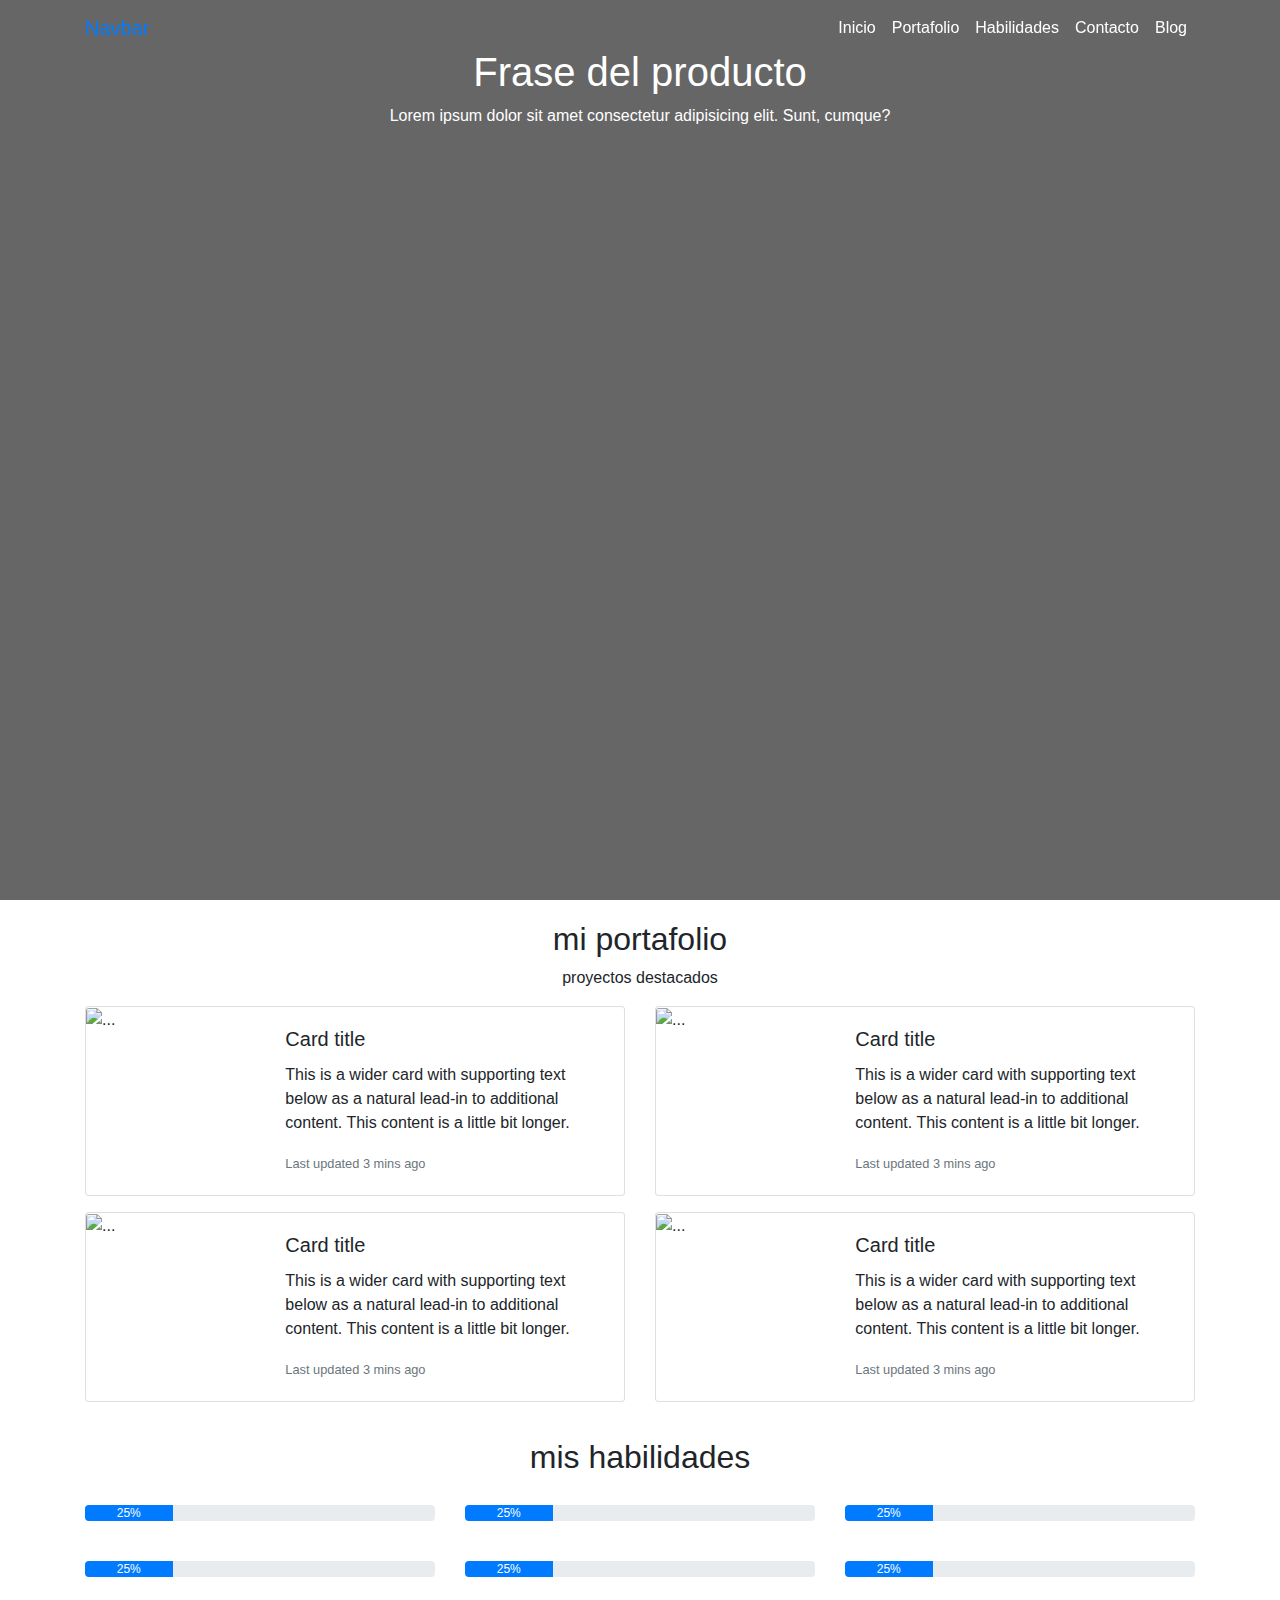
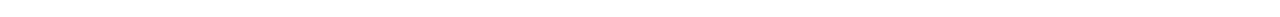
==== index.html @ bd8c315c "puliendo la plantilla" ====
<!DOCTYPE html>
<html lang="en">
<head>
  <meta charset="UTF-8">
  <meta name="viewport" content="width=device-width, initial-scale=1.0">
  <meta http-equiv="X-UA-Compatible" content="ie=edge">
  <link rel="stylesheet" href="https://stackpath.bootstrapcdn.com/bootstrap/4.3.1/css/bootstrap.min.css" integrity="sha384-ggOyR0iXCbMQv3Xipma34MD+dH/1fQ784/j6cY/iJTQUOhcWr7x9JvoRxT2MZw1T" crossorigin="anonymous">
  <link rel="stylesheet" href="css/style.css">
  <title>Document</title>
</head>
<body>
  <header class="headerMain">
    <nav class="navbar navbar-expand-lg fixed-top">
      <div class="container">
        <a class="navbar-brand" href="#">Navbar</a>
        <button class="navbar-toggler" type="button" data-toggle="collapse" data-target="#navbarNav" aria-controls="navbarNav" aria-expanded="false" aria-label="Toggle navigation">
          <span class="navbar-toggler-icon"></span>
        </button>
        <div class="collapse navbar-collapse" id="navbarNav">
          <ul class="navbar-nav ml-auto">
            <li class="nav-item active">
              <a class="nav-link" href="#">Inicio <span class="sr-only">(current)</span></a>
            </li>
            <li class="nav-item">
              <a class="nav-link" href="#">Portafolio</a>
            </li>
            <li class="nav-item">
              <a class="nav-link" href="#">Habilidades</a>
            </li>
            <li class="nav-item">
              <a class="nav-link" href="#">Contacto</a>
            </li>
            <li class="nav-item">
                <a class="nav-link" href="#">Blog</a>
              </li>
          </ul>
        </div>
      </div>
    </nav>
    <div class="background-overlay text-white py-5">
      <div class="container">
        <div class="row">
          <div class="col-md-12 text-center">
            <h1>Frase del producto</h1>
            <p>Lorem ipsum dolor sit amet consectetur adipisicing elit. Sunt, cumque?</p>
          </div>
        </div>
      </div>
    </div>
  </header>
  <section class="portafolio">
    <div class="container">
      <div class="row">
        <div class="col-md-12 centrado">
          <h2>mi portafolio</h2>
          <p>proyectos destacados</p>
        </div>
      </div>
      <div class="row">
        <div class="col-md-6">
          <div class="card mb-3" style="max-width: 540px;">
            <div class="row no-gutters">
              <div class="col-md-4">
                <img src="..." class="card-img" alt="...">
              </div>
              <div class="col-md-8">
                <div class="card-body">
                  <h5 class="card-title">Card title</h5>
                  <p class="card-text">This is a wider card with supporting text below as a natural lead-in to additional content. This content is a little bit longer.</p>
                  <p class="card-text"><small class="text-muted">Last updated 3 mins ago</small></p>
                </div>
              </div>
            </div>
          </div>
        </div>
        <div class="col-md-6">
          <div class="card mb-3" style="max-width: 540px;">
            <div class="row no-gutters">
              <div class="col-md-4">
                <img src="..." class="card-img" alt="...">
              </div>
              <div class="col-md-8">
                <div class="card-body">
                  <h5 class="card-title">Card title</h5>
                  <p class="card-text">This is a wider card with supporting text below as a natural lead-in to additional content. This content is a little bit longer.</p>
                  <p class="card-text"><small class="text-muted">Last updated 3 mins ago</small></p>
                </div>
              </div>
            </div>
          </div>
        </div>
        <div class="col-md-6">
          <div class="card mb-3" style="max-width: 540px;">
            <div class="row no-gutters">
              <div class="col-md-4">
                <img src="..." class="card-img" alt="...">
              </div>
              <div class="col-md-8">
                <div class="card-body">
                  <h5 class="card-title">Card title</h5>
                  <p class="card-text">This is a wider card with supporting text below as a natural lead-in to additional content. This content is a little bit longer.</p>
                  <p class="card-text"><small class="text-muted">Last updated 3 mins ago</small></p>
                </div>
              </div>
            </div>
          </div>
        </div>
        <div class="col-md-6">
          <div class="card mb-3" style="max-width: 540px;">
            <div class="row no-gutters">
              <div class="col-md-4">
                <img src="..." class="card-img" alt="...">
              </div>
              <div class="col-md-8">
                <div class="card-body">
                  <h5 class="card-title">Card title</h5>
                  <p class="card-text">This is a wider card with supporting text below as a natural lead-in to additional content. This content is a little bit longer.</p>
                  <p class="card-text"><small class="text-muted">Last updated 3 mins ago</small></p>
                </div>
              </div>
            </div>
          </div>
        </div>
      </div>
    </div>
  </section>
  <section class="habilidades">
    <div class="container">
      <div class="row">
        <div class="col-md-12 centrado">
          <h2>mis habilidades</h2>
        </div>
      </div>
      <div class="row">
        <div class="col-md-4 espacio">
          <div class="progress">
            <div class="progress-bar" role="progressbar" style="width: 25%;" aria-valuenow="25" aria-valuemin="0" aria-valuemax="100">25%</div>
            </div>
        </div>
        <div class="col-md-4 espacio">
          <div class="progress">
            <div class="progress-bar" role="progressbar" style="width: 25%;" aria-valuenow="25" aria-valuemin="0" aria-valuemax="100">25%</div>
          </div>
        </div>
        <div class="col-md-4 espacio">
          <div class="progress">
            <div class="progress-bar" role="progressbar" style="width: 25%;" aria-valuenow="25" aria-valuemin="0" aria-valuemax="100">25%</div>
          </div>
        </div>
        <div class="col-md-4 espacio">
          <div class="progress">
            <div class="progress-bar" role="progressbar" style="width: 25%;" aria-valuenow="25" aria-valuemin="0" aria-valuemax="100">25%</div>
          </div>
        </div>
        <div class="col-md-4 espacio">
          <div class="progress">
            <div class="progress-bar" role="progressbar" style="width: 25%;" aria-valuenow="25" aria-valuemin="0" aria-valuemax="100">25%</div>
        </div>
        </div>
        <div class="col-md-4 espacio">
          <div class="progress">
            <div class="progress-bar" role="progressbar" style="width: 25%;" aria-valuenow="25" aria-valuemin="0" aria-valuemax="100">25%</div>
          </div>
        </div>
      </div>
    </div>
  </section>
</body>
</html>
---- css/style.css ----
*{
  margin: 0;
  padding: 0;
  box-sizing: border-box;
}
.navbar .nav-item .nav-link{
  color: #fff;
}
.headerMain{
  background-image: url('https://i.pinimg.com/originals/00/91/07/0091079373ec5fb49647e1a64f2feb49.jpg');
  background-size: cover;
  background-repeat: no-repeat;
  height: 100vh;
  background-position: center center;
}
.headerMain::before{
  content: '';
  position: absolute;
  background-color: #000;
  top: 0;
  bottom: 0;
  left: 0;
  right: 0;
  opacity: 0.6;
}
.portafolio{
  margin: 20px 0;
}
.habilidades{
  margin: 20px 0;
}
.espacio{
  margin: 20px 0 20px 0;
}
.centrado{
  text-align: center;
}
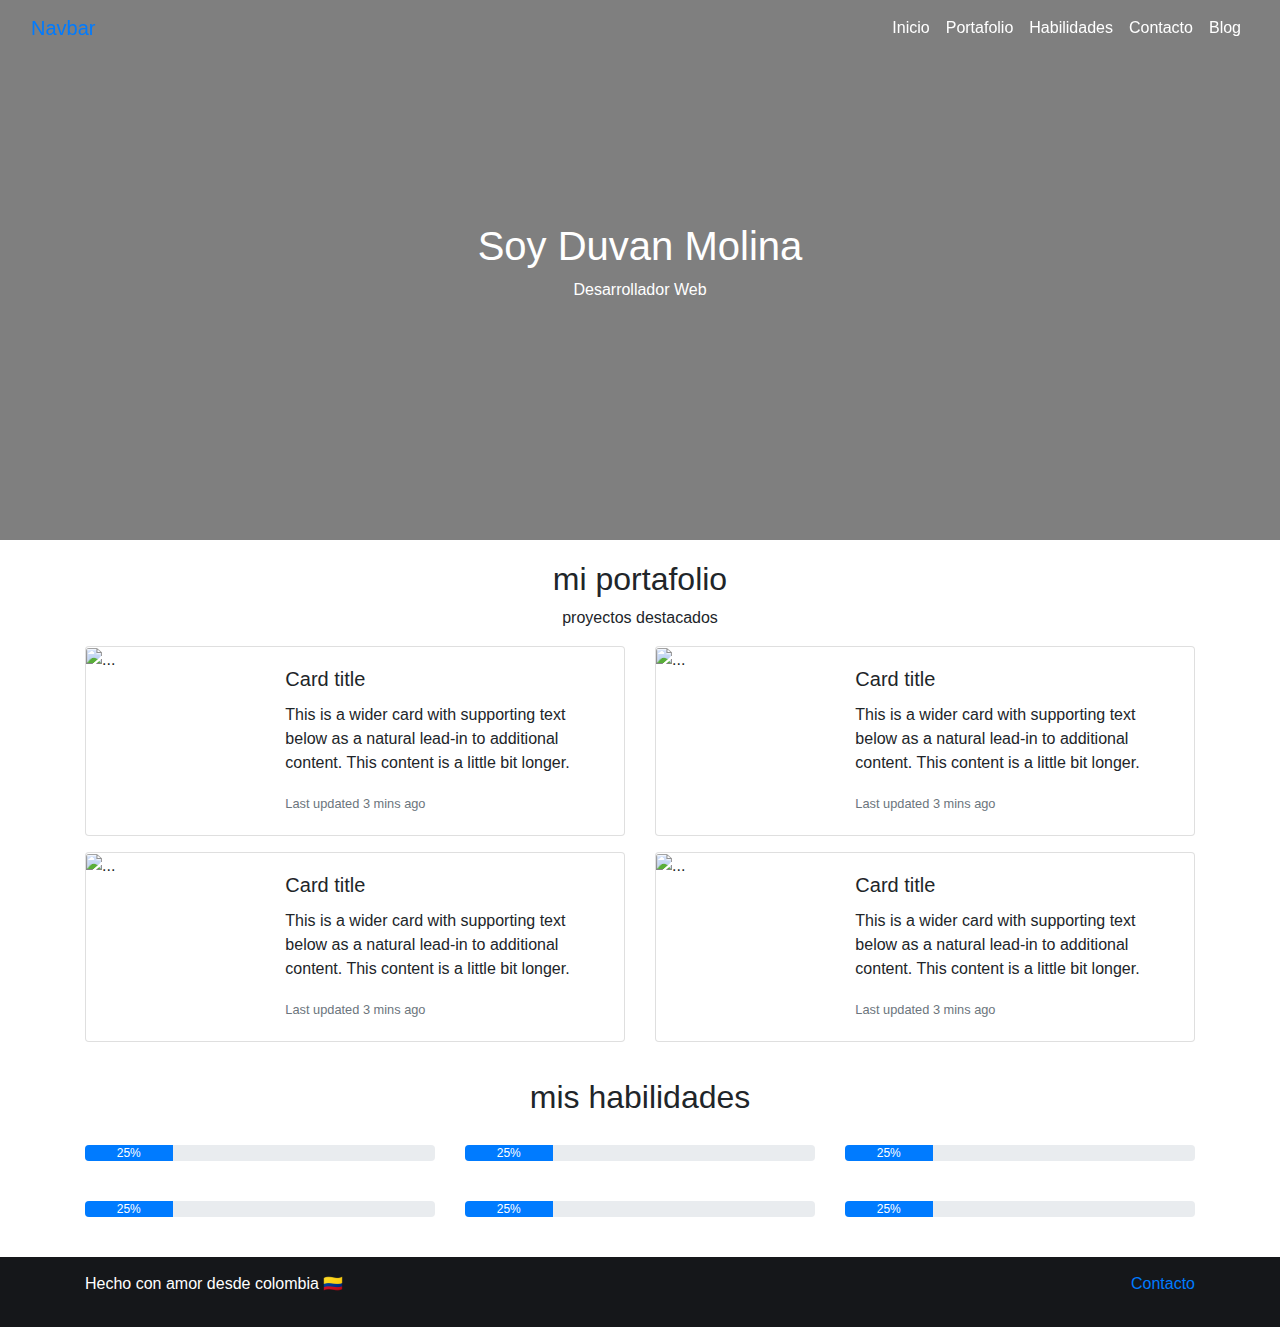
==== commit 433aeb7a: "agregando footer" ====
--- a/index.html
+++ b/index.html
@@ -11,7 +11,7 @@
 <body>
   <header class="headerMain">
     <nav class="navbar navbar-expand-lg fixed-top">
-      <div class="container">
+      <div class="container-fluid">
         <a class="navbar-brand" href="#">Navbar</a>
         <button class="navbar-toggler" type="button" data-toggle="collapse" data-target="#navbarNav" aria-controls="navbarNav" aria-expanded="false" aria-label="Toggle navigation">
           <span class="navbar-toggler-icon"></span>
@@ -37,12 +37,12 @@
         </div>
       </div>
     </nav>
-    <div class="background-overlay text-white py-5">
+    <div class="header">
       <div class="container">
         <div class="row">
-          <div class="col-md-12 text-center">
-            <h1>Frase del producto</h1>
-            <p>Lorem ipsum dolor sit amet consectetur adipisicing elit. Sunt, cumque?</p>
+          <div class="col-md-12 text-center centrar">
+            <h1>soy duvan molina</h1>
+            <p>desarrollador web</p>
           </div>
         </div>
       </div>
@@ -165,5 +165,12 @@
       </div>
     </div>
   </section>
+  <footer class="footer">
+    <div class="container">
+      <p>Hecho con amor desde colombia 🇨🇴</p>
+      <p><a href="#">Contacto</a></p>
+    </div>
+  </footer>
+  <script src="js/main.js"></script>
 </body>
 </html>--- a/css/style.css
+++ b/css/style.css
@@ -3,14 +3,19 @@
   padding: 0;
   box-sizing: border-box;
 }
+/* .navbar{
+  background-color: #15171a;
+  height: 70px;
+} */
 .navbar .nav-item .nav-link{
   color: #fff;
 }
 .headerMain{
-  background-image: url('https://i.pinimg.com/originals/00/91/07/0091079373ec5fb49647e1a64f2feb49.jpg');
+  background-image: url('https://cdn.pixabay.com/photo/2017/03/29/15/18/tianjin-2185510_960_720.jpg');
+  background-attachment: fixed;
   background-size: cover;
   background-repeat: no-repeat;
-  height: 100vh;
+  height: 60vh;
   background-position: center center;
 }
 .headerMain::before{
@@ -19,9 +24,10 @@
   background-color: #000;
   top: 0;
   bottom: 0;
+  height: 60vh;
   left: 0;
   right: 0;
-  opacity: 0.6;
+  opacity: 0.5;
 }
 .portafolio{
   margin: 20px 0;
@@ -32,6 +38,28 @@
 .espacio{
   margin: 20px 0 20px 0;
 }
+.header{
+  color: #fff;
+  text-transform: capitalize;
+}
 .centrado{
   text-align: center;
+}
+.centrar{
+  height: 60vh;
+  display: flex;
+  flex-direction: column;
+  justify-content: center;
+}
+.footer{
+  color: #fff;
+  display: flex;
+  margin-top: auto;
+  background: #15171a;
+}
+.footer .container{
+  display: flex;
+  height: 70px;
+  align-items: center;
+  justify-content: space-between;
 }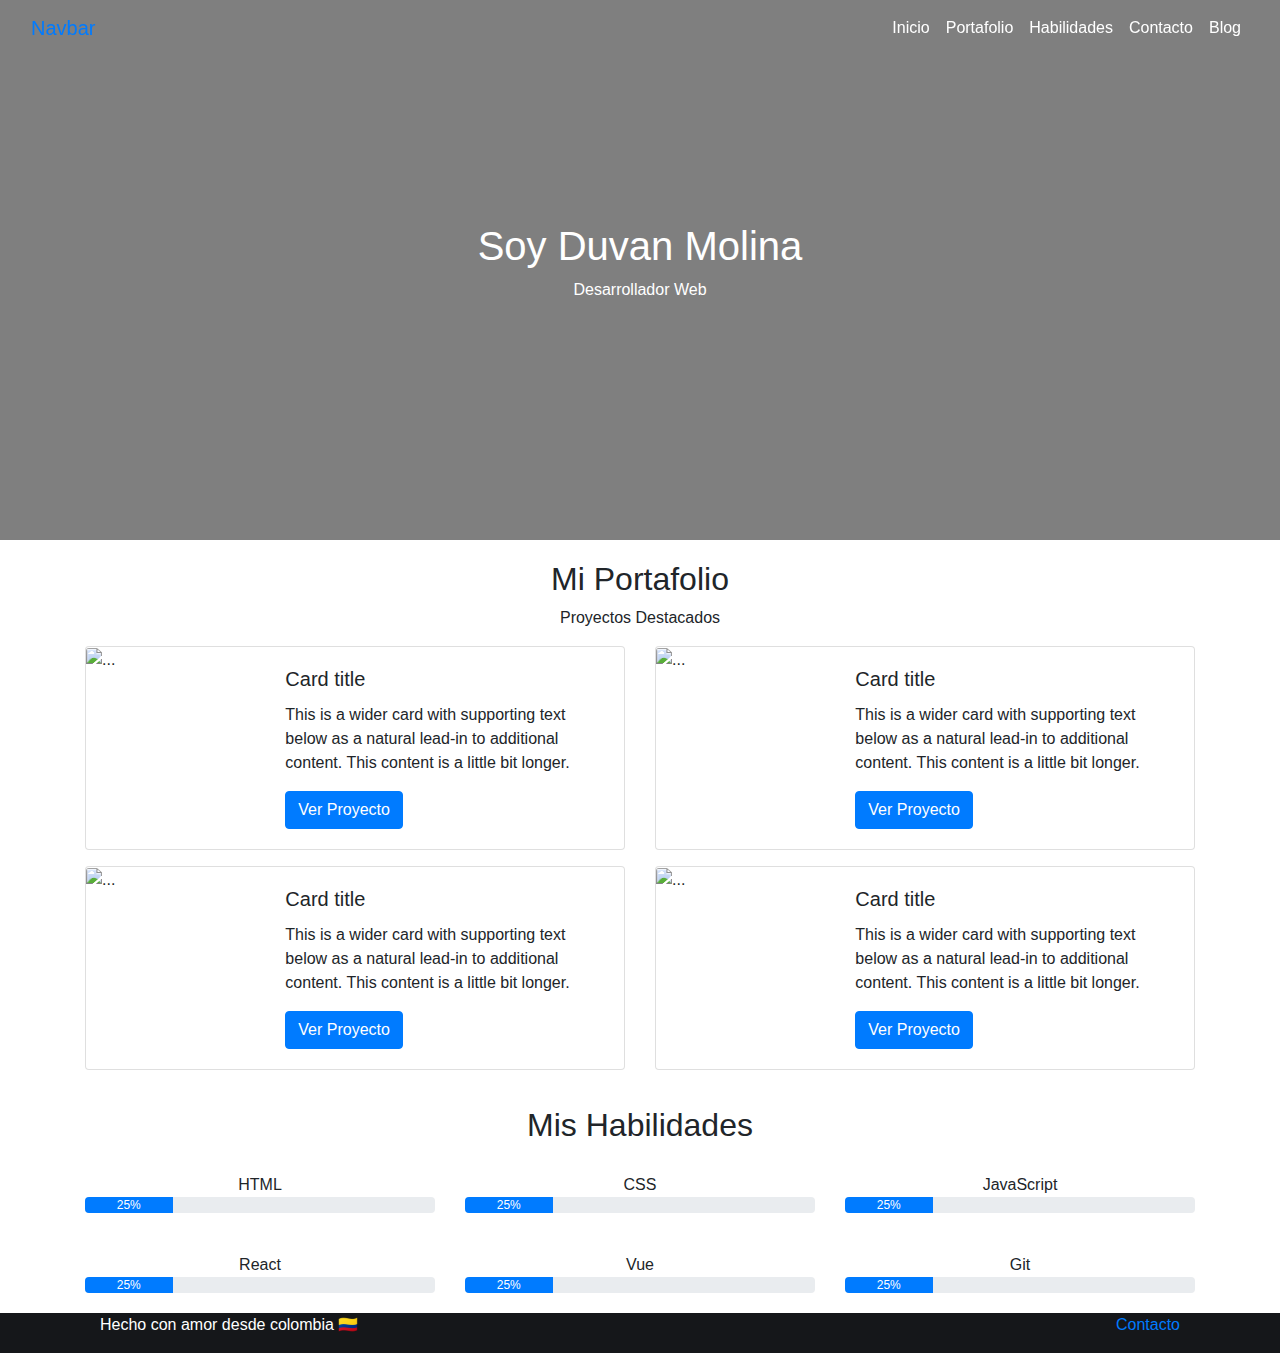
==== commit 79ddb5bf: "agregando botones" ====
--- a/index.html
+++ b/index.html
@@ -31,7 +31,7 @@
               <a class="nav-link" href="#">Contacto</a>
             </li>
             <li class="nav-item">
-                <a class="nav-link" href="#">Blog</a>
+                <a class="nav-link" href="blog.html">Blog</a>
               </li>
           </ul>
         </div>
@@ -67,7 +67,7 @@
                 <div class="card-body">
                   <h5 class="card-title">Card title</h5>
                   <p class="card-text">This is a wider card with supporting text below as a natural lead-in to additional content. This content is a little bit longer.</p>
-                  <p class="card-text"><small class="text-muted">Last updated 3 mins ago</small></p>
+                  <button type="button" class="btn btn-primary">Ver Proyecto</button>
                 </div>
               </div>
             </div>
@@ -83,7 +83,7 @@
                 <div class="card-body">
                   <h5 class="card-title">Card title</h5>
                   <p class="card-text">This is a wider card with supporting text below as a natural lead-in to additional content. This content is a little bit longer.</p>
-                  <p class="card-text"><small class="text-muted">Last updated 3 mins ago</small></p>
+                  <button type="button" class="btn btn-primary">Ver Proyecto</button>
                 </div>
               </div>
             </div>
@@ -99,7 +99,7 @@
                 <div class="card-body">
                   <h5 class="card-title">Card title</h5>
                   <p class="card-text">This is a wider card with supporting text below as a natural lead-in to additional content. This content is a little bit longer.</p>
-                  <p class="card-text"><small class="text-muted">Last updated 3 mins ago</small></p>
+                  <button type="button" class="btn btn-primary">Ver Proyecto</button>
                 </div>
               </div>
             </div>
@@ -115,7 +115,7 @@
                 <div class="card-body">
                   <h5 class="card-title">Card title</h5>
                   <p class="card-text">This is a wider card with supporting text below as a natural lead-in to additional content. This content is a little bit longer.</p>
-                  <p class="card-text"><small class="text-muted">Last updated 3 mins ago</small></p>
+                  <button type="button" class="btn btn-primary">Ver Proyecto</button>
                 </div>
               </div>
             </div>
@@ -133,31 +133,37 @@
       </div>
       <div class="row">
         <div class="col-md-4 espacio">
+          <span class="habilidades-span">HTML</span>
           <div class="progress">
             <div class="progress-bar" role="progressbar" style="width: 25%;" aria-valuenow="25" aria-valuemin="0" aria-valuemax="100">25%</div>
             </div>
         </div>
         <div class="col-md-4 espacio">
+          <span class="habilidades-span">CSS</span>
           <div class="progress">
             <div class="progress-bar" role="progressbar" style="width: 25%;" aria-valuenow="25" aria-valuemin="0" aria-valuemax="100">25%</div>
           </div>
         </div>
         <div class="col-md-4 espacio">
+          <span class="habilidades-span">JavaScript</span>
           <div class="progress">
             <div class="progress-bar" role="progressbar" style="width: 25%;" aria-valuenow="25" aria-valuemin="0" aria-valuemax="100">25%</div>
           </div>
         </div>
         <div class="col-md-4 espacio">
+          <span class="habilidades-span">React</span>
           <div class="progress">
             <div class="progress-bar" role="progressbar" style="width: 25%;" aria-valuenow="25" aria-valuemin="0" aria-valuemax="100">25%</div>
           </div>
         </div>
         <div class="col-md-4 espacio">
+          <span class="habilidades-span">Vue</span>
           <div class="progress">
             <div class="progress-bar" role="progressbar" style="width: 25%;" aria-valuenow="25" aria-valuemin="0" aria-valuemax="100">25%</div>
         </div>
         </div>
         <div class="col-md-4 espacio">
+          <span class="habilidades-span">Git</span>
           <div class="progress">
             <div class="progress-bar" role="progressbar" style="width: 25%;" aria-valuenow="25" aria-valuemin="0" aria-valuemax="100">25%</div>
           </div>
@@ -167,8 +173,10 @@
   </section>
   <footer class="footer">
     <div class="container">
-      <p>Hecho con amor desde colombia 🇨🇴</p>
-      <p><a href="#">Contacto</a></p>
+      <div class="col-md-12 ordenado">
+        <p>Hecho con amor desde colombia 🇨🇴</p>
+        <p class="footer-contacto"><a href="#">Contacto</a></p>
+      </div>
     </div>
   </footer>
   <script src="js/main.js"></script>
--- a/css/style.css
+++ b/css/style.css
@@ -32,11 +32,9 @@
 .portafolio{
   margin: 20px 0;
 }
-.habilidades{
-  margin: 20px 0;
-}
 .espacio{
   margin: 20px 0 20px 0;
+  text-align: center;
 }
 .header{
   color: #fff;
@@ -44,6 +42,7 @@
 }
 .centrado{
   text-align: center;
+  text-transform: capitalize;
 }
 .centrar{
   height: 60vh;
@@ -57,9 +56,8 @@
   margin-top: auto;
   background: #15171a;
 }
-.footer .container{
+.ordenado{
   display: flex;
-  height: 70px;
+  justify-content: space-between;
   align-items: center;
-  justify-content: space-between;
 }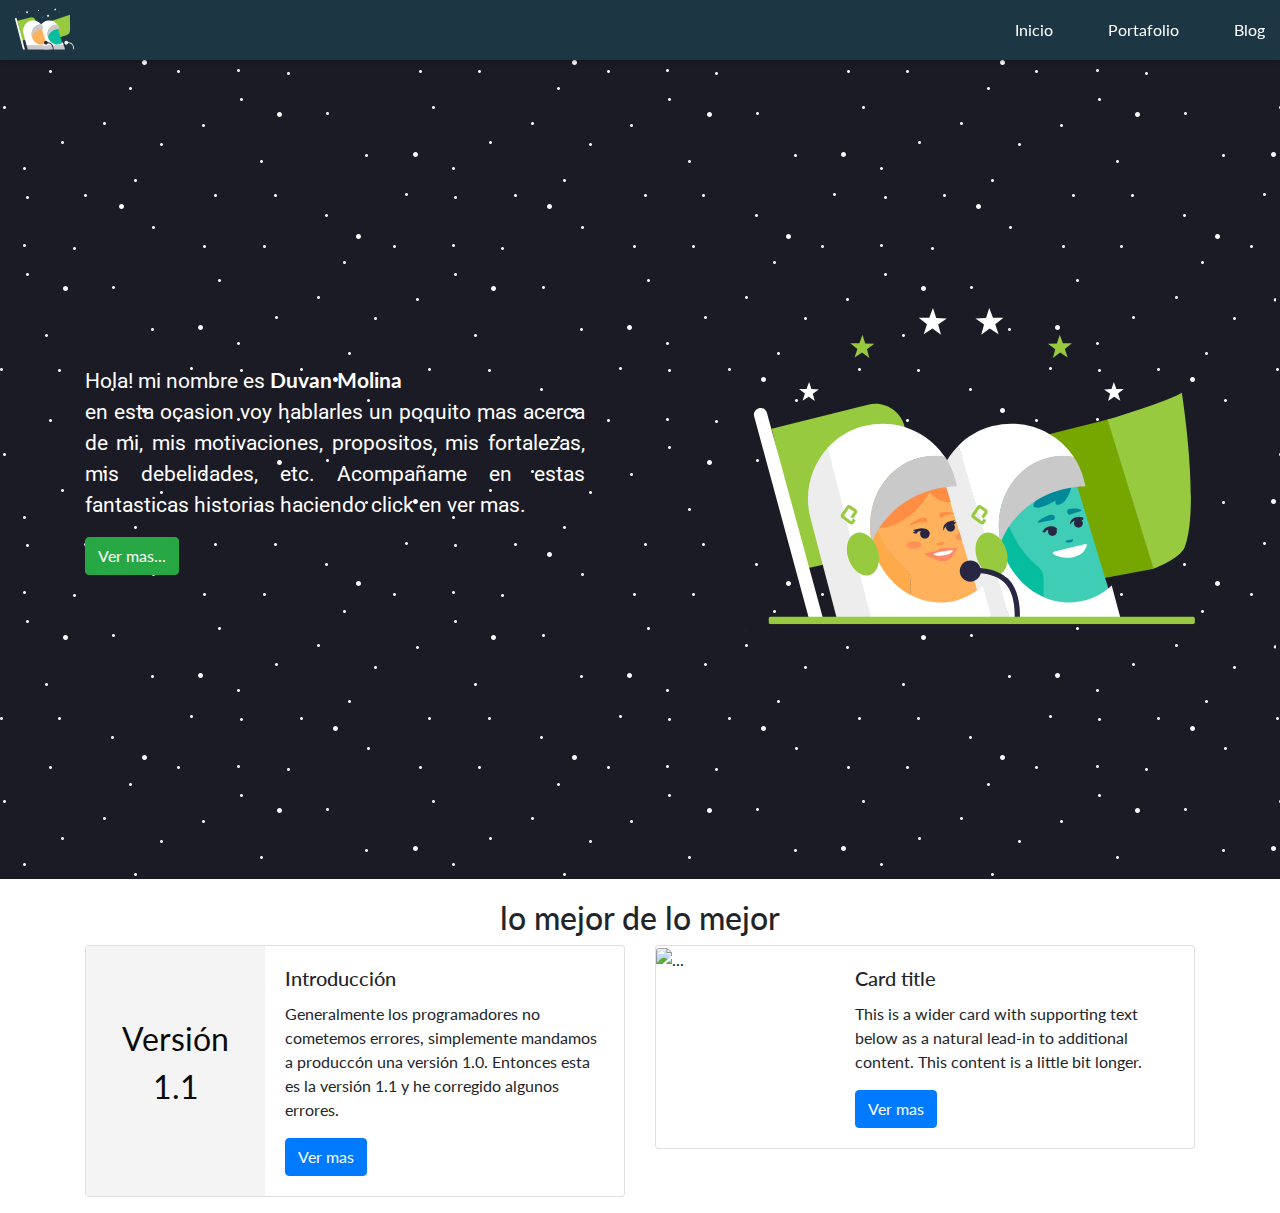
==== commit 72ea4690: "remodificando" ====
--- a/index.html
+++ b/index.html
@@ -2,120 +2,68 @@
 <html lang="en">
 <head>
   <meta charset="UTF-8">
+  <link href="https://fonts.googleapis.com/css?family=Lato|Roboto&display=swap" rel="stylesheet">
   <meta name="viewport" content="width=device-width, initial-scale=1.0">
   <meta http-equiv="X-UA-Compatible" content="ie=edge">
-  <link rel="stylesheet" href="https://stackpath.bootstrapcdn.com/bootstrap/4.3.1/css/bootstrap.min.css" integrity="sha384-ggOyR0iXCbMQv3Xipma34MD+dH/1fQ784/j6cY/iJTQUOhcWr7x9JvoRxT2MZw1T" crossorigin="anonymous">
+  <link rel="stylesheet" href="https://stackpath.bootstrapcdn.com/bootstrap/4.4.1/css/bootstrap.min.css" integrity="sha384-Vkoo8x4CGsO3+Hhxv8T/Q5PaXtkKtu6ug5TOeNV6gBiFeWPGFN9MuhOf23Q9Ifjh" crossorigin="anonymous">
   <link rel="stylesheet" href="css/style.css">
-  <title>Document</title>
+  <title>Home</title>
 </head>
 <body>
-  <header class="headerMain">
-    <nav class="navbar navbar-expand-lg fixed-top">
-      <div class="container-fluid">
-        <a class="navbar-brand" href="#">Navbar</a>
-        <button class="navbar-toggler" type="button" data-toggle="collapse" data-target="#navbarNav" aria-controls="navbarNav" aria-expanded="false" aria-label="Toggle navigation">
-          <span class="navbar-toggler-icon"></span>
-        </button>
-        <div class="collapse navbar-collapse" id="navbarNav">
-          <ul class="navbar-nav ml-auto">
-            <li class="nav-item active">
-              <a class="nav-link" href="#">Inicio <span class="sr-only">(current)</span></a>
-            </li>
-            <li class="nav-item">
-              <a class="nav-link" href="#">Portafolio</a>
-            </li>
-            <li class="nav-item">
-              <a class="nav-link" href="#">Habilidades</a>
-            </li>
-            <li class="nav-item">
-              <a class="nav-link" href="#">Contacto</a>
-            </li>
-            <li class="nav-item">
-                <a class="nav-link" href="blog.html">Blog</a>
-              </li>
-          </ul>
-        </div>
+  <header class="Header">
+    <div class="container-fluid contenedor">
+      <nav class="Header-nav">
+        <a href="/"><img src="images/logo.svg" alt="logo"></a>
+        <ul>
+          <li><a href="#">Inicio</a></li>
+          <li><a href="#">Portafolio</a></li>
+          <li><a href="#">Blog</a></li>
+        </ul>
+      </nav>
+    </div>
+  </header>
+  <section class="Hero">
+    <div class="Hero-contenedor container">
+      <div class="Hero-info">
+        <p>Hola! mi nombre es <span>duvan molina</span> <br>en esta ocasion voy hablarles un poquito mas acerca de mi, mis motivaciones, propositos, mis fortalezas, mis debelidades, etc. Acompañame en estas fantasticas historias haciendo click en ver mas.</p>
+        <a class=" btn btn-success"href="/">Ver mas...</a>
       </div>
-    </nav>
-    <div class="header">
-      <div class="container">
-        <div class="row">
-          <div class="col-md-12 text-center centrar">
-            <h1>soy duvan molina</h1>
-            <p>desarrollador web</p>
+      <div class="Hero-img">
+        <img src="/images/astronautas.svg" alt="logo">
+      </div>
+    </div>
+  </section>
+  <section class="tarjetas">
+    <div class="container">
+      <h2>lo mejor de lo mejor</h2>
+      <div class="tarjetas-items row">
+        <div class="tarjetas-item col-md-6">
+          <div class="card mb-3" style="max-width: 540px;">
+            <div class="row no-gutters">
+              <div class="col-md-4 version">
+                <p>Versión <br>1.1</p>
+              </div>
+              <div class="col-md-8">
+                <div class="card-body">
+                  <h5 class="card-title">Introducción</h5>
+                  <p class="card-text">Generalmente los programadores no cometemos errores, simplemente mandamos a produccón una versión 1.0. Entonces esta es la versión 1.1 y he corregido algunos errores.</p>
+                  <button class="btn btn-primary">Ver mas</button>
+                </div>
+              </div>
+            </div>
           </div>
         </div>
-      </div>
-    </div>
-  </header>
-  <section class="portafolio">
-    <div class="container">
-      <div class="row">
-        <div class="col-md-12 centrado">
-          <h2>mi portafolio</h2>
-          <p>proyectos destacados</p>
-        </div>
-      </div>
-      <div class="row">
-        <div class="col-md-6">
+        <div class="tarjetas-item col-md-6">
           <div class="card mb-3" style="max-width: 540px;">
             <div class="row no-gutters">
-              <div class="col-md-4">
-                <img src="..." class="card-img" alt="...">
+              <div class="col-md-4 ">
+                <img src="https://scontent.fclo1-2.fna.fbcdn.net/v/t1.0-9/s960x960/61430883_2334242283334064_8593945442914402304_o.jpg?_nc_cat=100&_nc_ohc=OsBnq7lAd4kAQl7GdFa7ykYdEAA_HRBj5bxDx2H6zBMaE7pmWds8W0p3w&_nc_ht=scontent.fclo1-2.fna&oh=a3411247fc8f618ac680146fc9648625&oe=5E870749" class="version-img card-img" alt="...">
               </div>
               <div class="col-md-8">
                 <div class="card-body">
                   <h5 class="card-title">Card title</h5>
                   <p class="card-text">This is a wider card with supporting text below as a natural lead-in to additional content. This content is a little bit longer.</p>
-                  <button type="button" class="btn btn-primary">Ver Proyecto</button>
-                </div>
-              </div>
-            </div>
-          </div>
-        </div>
-        <div class="col-md-6">
-          <div class="card mb-3" style="max-width: 540px;">
-            <div class="row no-gutters">
-              <div class="col-md-4">
-                <img src="..." class="card-img" alt="...">
-              </div>
-              <div class="col-md-8">
-                <div class="card-body">
-                  <h5 class="card-title">Card title</h5>
-                  <p class="card-text">This is a wider card with supporting text below as a natural lead-in to additional content. This content is a little bit longer.</p>
-                  <button type="button" class="btn btn-primary">Ver Proyecto</button>
-                </div>
-              </div>
-            </div>
-          </div>
-        </div>
-        <div class="col-md-6">
-          <div class="card mb-3" style="max-width: 540px;">
-            <div class="row no-gutters">
-              <div class="col-md-4">
-                <img src="..." class="card-img" alt="...">
-              </div>
-              <div class="col-md-8">
-                <div class="card-body">
-                  <h5 class="card-title">Card title</h5>
-                  <p class="card-text">This is a wider card with supporting text below as a natural lead-in to additional content. This content is a little bit longer.</p>
-                  <button type="button" class="btn btn-primary">Ver Proyecto</button>
-                </div>
-              </div>
-            </div>
-          </div>
-        </div>
-        <div class="col-md-6">
-          <div class="card mb-3" style="max-width: 540px;">
-            <div class="row no-gutters">
-              <div class="col-md-4">
-                <img src="..." class="card-img" alt="...">
-              </div>
-              <div class="col-md-8">
-                <div class="card-body">
-                  <h5 class="card-title">Card title</h5>
-                  <p class="card-text">This is a wider card with supporting text below as a natural lead-in to additional content. This content is a little bit longer.</p>
-                  <button type="button" class="btn btn-primary">Ver Proyecto</button>
+                  <button class="btn btn-primary">Ver mas</button>
                 </div>
               </div>
             </div>
@@ -124,61 +72,5 @@
       </div>
     </div>
   </section>
-  <section class="habilidades">
-    <div class="container">
-      <div class="row">
-        <div class="col-md-12 centrado">
-          <h2>mis habilidades</h2>
-        </div>
-      </div>
-      <div class="row">
-        <div class="col-md-4 espacio">
-          <span class="habilidades-span">HTML</span>
-          <div class="progress">
-            <div class="progress-bar" role="progressbar" style="width: 25%;" aria-valuenow="25" aria-valuemin="0" aria-valuemax="100">25%</div>
-            </div>
-        </div>
-        <div class="col-md-4 espacio">
-          <span class="habilidades-span">CSS</span>
-          <div class="progress">
-            <div class="progress-bar" role="progressbar" style="width: 25%;" aria-valuenow="25" aria-valuemin="0" aria-valuemax="100">25%</div>
-          </div>
-        </div>
-        <div class="col-md-4 espacio">
-          <span class="habilidades-span">JavaScript</span>
-          <div class="progress">
-            <div class="progress-bar" role="progressbar" style="width: 25%;" aria-valuenow="25" aria-valuemin="0" aria-valuemax="100">25%</div>
-          </div>
-        </div>
-        <div class="col-md-4 espacio">
-          <span class="habilidades-span">React</span>
-          <div class="progress">
-            <div class="progress-bar" role="progressbar" style="width: 25%;" aria-valuenow="25" aria-valuemin="0" aria-valuemax="100">25%</div>
-          </div>
-        </div>
-        <div class="col-md-4 espacio">
-          <span class="habilidades-span">Vue</span>
-          <div class="progress">
-            <div class="progress-bar" role="progressbar" style="width: 25%;" aria-valuenow="25" aria-valuemin="0" aria-valuemax="100">25%</div>
-        </div>
-        </div>
-        <div class="col-md-4 espacio">
-          <span class="habilidades-span">Git</span>
-          <div class="progress">
-            <div class="progress-bar" role="progressbar" style="width: 25%;" aria-valuenow="25" aria-valuemin="0" aria-valuemax="100">25%</div>
-          </div>
-        </div>
-      </div>
-    </div>
-  </section>
-  <footer class="footer">
-    <div class="container">
-      <div class="col-md-12 ordenado">
-        <p>Hecho con amor desde colombia 🇨🇴</p>
-        <p class="footer-contacto"><a href="#">Contacto</a></p>
-      </div>
-    </div>
-  </footer>
-  <script src="js/main.js"></script>
 </body>
 </html>--- a/css/style.css
+++ b/css/style.css
@@ -2,62 +2,110 @@
   margin: 0;
   padding: 0;
   box-sizing: border-box;
+  list-style: none;
+  font-family: 'Lato', sans-serif;
 }
-/* .navbar{
-  background-color: #15171a;
-  height: 70px;
-} */
-.navbar .nav-item .nav-link{
-  color: #fff;
+
+a:hover {
+  text-decoration: none;
 }
-.headerMain{
-  background-image: url('https://cdn.pixabay.com/photo/2017/03/29/15/18/tianjin-2185510_960_720.jpg');
-  background-attachment: fixed;
-  background-size: cover;
-  background-repeat: no-repeat;
-  height: 60vh;
-  background-position: center center;
+
+.Header{
+  position: fixed;
+  height: 60px;
+  z-index: 1;
+  width: 100%;
+  box-shadow: 0 2px 4px 0 rgba(0,0,0,.25);
+  background-color: #1C3643;
 }
-.headerMain::before{
-  content: '';
-  position: absolute;
-  background-color: #000;
-  top: 0;
-  bottom: 0;
-  height: 60vh;
-  left: 0;
-  right: 0;
-  opacity: 0.5;
+
+.contenedor {
+  display: flex;
+  align-items: center;
+  height: inherit;
 }
-.portafolio{
-  margin: 20px 0;
-}
-.espacio{
-  margin: 20px 0 20px 0;
-  text-align: center;
-}
-.header{
-  color: #fff;
-  text-transform: capitalize;
-}
-.centrado{
-  text-align: center;
-  text-transform: capitalize;
-}
-.centrar{
-  height: 60vh;
-  display: flex;
-  flex-direction: column;
-  justify-content: center;
-}
-.footer{
-  color: #fff;
-  display: flex;
-  margin-top: auto;
-  background: #15171a;
-}
-.ordenado{
+
+.Header-nav {
+  width: 100%;
+  height: inherit;
   display: flex;
   justify-content: space-between;
   align-items: center;
+}
+.Header-nav ul {
+  width: 20%;
+  margin: initial;
+  display: flex;
+  justify-content: space-between;
+}
+
+.Header-nav ul li a{
+  color: #fff;
+}
+
+/* seccion del hero */
+
+.Hero{
+  position: relative;
+  top: 60px;
+  background-image: url('../images/stars.svg');
+  height: 91vh;
+  background-color: #1B1B25;
+}
+
+.Hero-contenedor {
+  justify-content: space-between;
+  display: flex;
+  align-items: center;
+  height: 100%;
+}
+
+.Hero-info {
+  width: 45%;
+  color: #fff;
+}
+
+.Hero-info p {
+  text-align: justify;
+  font-family: 'Roboto', sans-serif;
+  font-size: 1.3em;
+}
+
+.Hero-info p span {
+  font-weight: bolder;
+  text-transform: capitalize;
+}
+
+.Hero-img {
+  text-align: end;
+  width: 45%;
+}
+
+.Hero-img img {
+  width: 90%;
+}
+
+/* seccion de las tarjetas */
+.tarjetas {
+  position: relative;
+  top: 60px;
+  margin: 20px;
+}
+
+h2 {
+  text-align: center;
+}
+
+.version {
+  display: flex;
+  align-items: center;
+  justify-content: center; 
+  background-color: #f4f4f4;
+  text-align: center;
+  color: rgb(10, 10, 10);
+  font-size: 2em;
+}
+
+.version-img {
+  height: 100%;
 }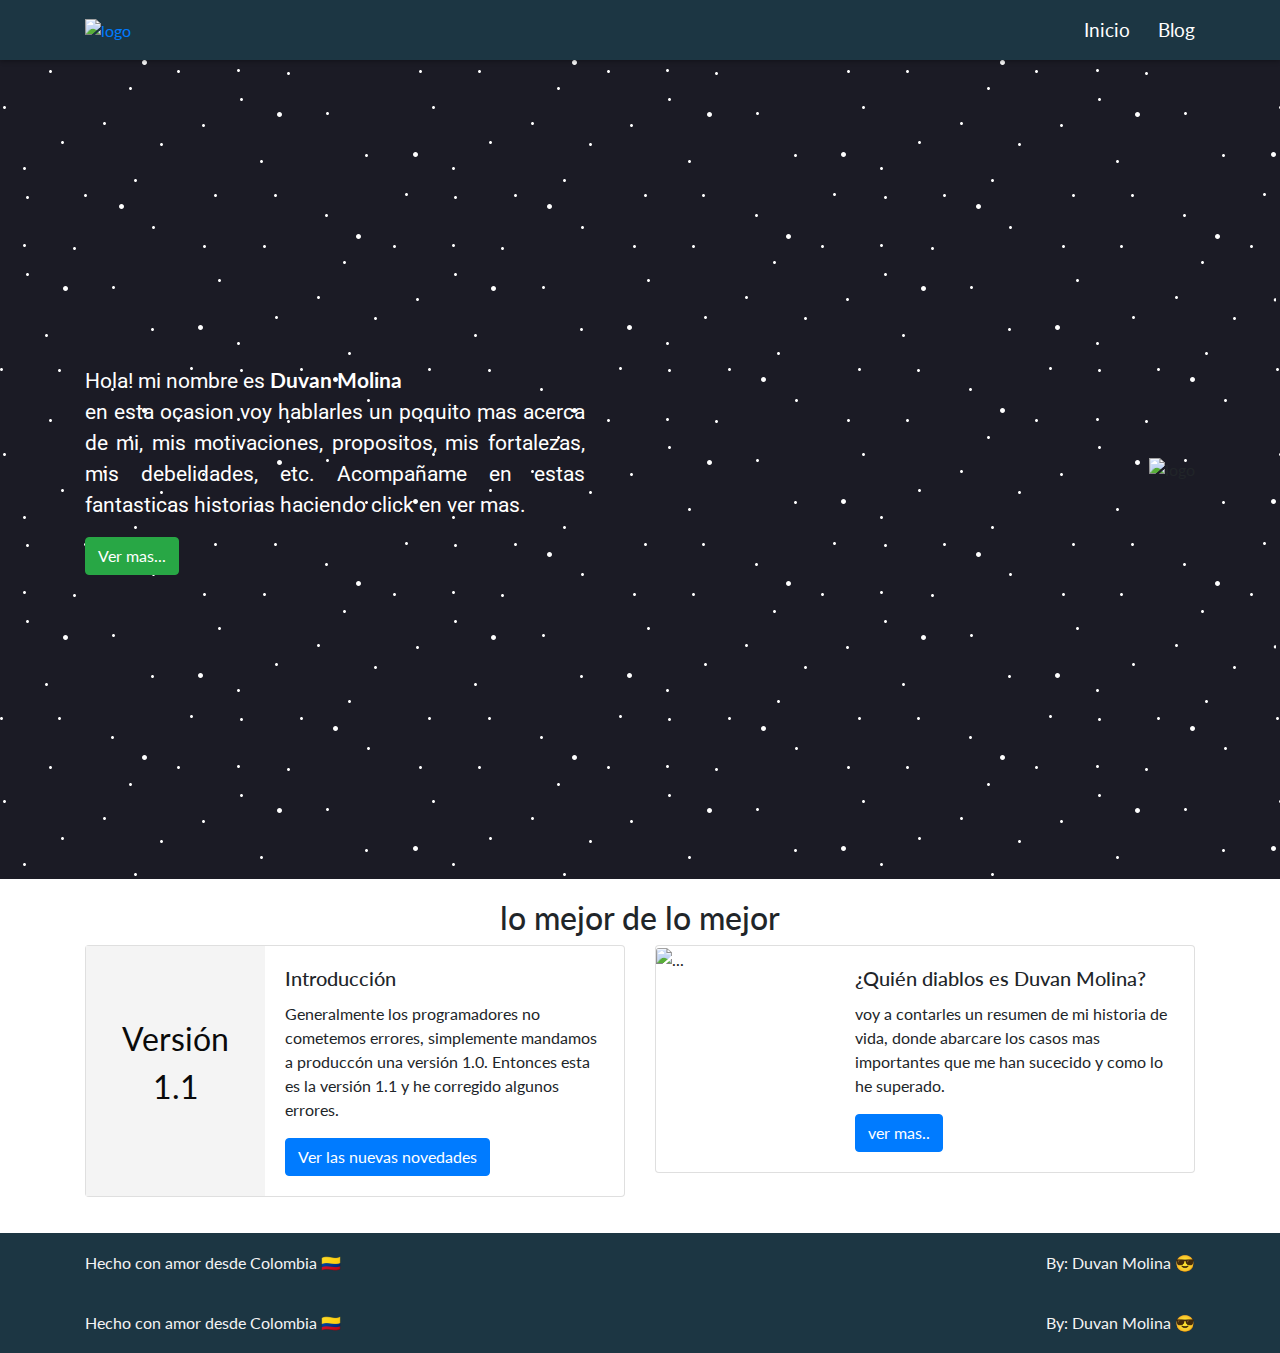
==== commit db7fbff7: "footer 2.0" ====
--- a/index.html
+++ b/index.html
@@ -3,21 +3,25 @@
 <head>
   <meta charset="UTF-8">
   <link href="https://fonts.googleapis.com/css?family=Lato|Roboto&display=swap" rel="stylesheet">
-  <meta name="viewport" content="width=device-width, initial-scale=1.0">
+  <meta name="viewport" content="width=device-width, initial-scale=1.0, maximum-scale=1.0, user-scalable=0">
   <meta http-equiv="X-UA-Compatible" content="ie=edge">
+  <script src="https://kit.fontawesome.com/9278b0bf88.js" crossorigin="anonymous"></script>
   <link rel="stylesheet" href="https://stackpath.bootstrapcdn.com/bootstrap/4.4.1/css/bootstrap.min.css" integrity="sha384-Vkoo8x4CGsO3+Hhxv8T/Q5PaXtkKtu6ug5TOeNV6gBiFeWPGFN9MuhOf23Q9Ifjh" crossorigin="anonymous">
   <link rel="stylesheet" href="css/style.css">
   <title>Home</title>
 </head>
 <body>
   <header class="Header">
-    <div class="container-fluid contenedor">
-      <nav class="Header-nav">
-        <a href="/"><img src="images/logo.svg" alt="logo"></a>
+    <div class="Header-ocultar">
+      <a href="index.html"><img src="images/logo.png" alt="logo"></a>
+      <i class="fas fa-align-justify" id="nav-barra"></i>
+    </div>
+    <div class="container contenedor">
+      <nav class="Header-nav" id="nav">
+          <a class="Header-nav-ocultar"href="index.html"><img src="images/logo.png" alt="logo"></a>
         <ul>
-          <li><a href="#">Inicio</a></li>
-          <li><a href="#">Portafolio</a></li>
-          <li><a href="#">Blog</a></li>
+          <li><a onclick="remove()" href="#">Inicio</a></li>
+          <li><a onclick="remove()" href="#blog">Blog</a></li>
         </ul>
       </nav>
     </div>
@@ -29,11 +33,11 @@
         <a class=" btn btn-success"href="/">Ver mas...</a>
       </div>
       <div class="Hero-img">
-        <img src="/images/astronautas.svg" alt="logo">
+        <img src="images/astronautas.png" alt="logo">
       </div>
     </div>
   </section>
-  <section class="tarjetas">
+  <section class="tarjetas" id="blog">
     <div class="container">
       <h2>lo mejor de lo mejor</h2>
       <div class="tarjetas-items row">
@@ -47,7 +51,9 @@
                 <div class="card-body">
                   <h5 class="card-title">Introducción</h5>
                   <p class="card-text">Generalmente los programadores no cometemos errores, simplemente mandamos a produccón una versión 1.0. Entonces esta es la versión 1.1 y he corregido algunos errores.</p>
-                  <button class="btn btn-primary">Ver mas</button>
+                  <button type="button" class="btn btn-primary" data-toggle="modal" data-target="#version">
+                    Ver las nuevas novedades
+                  </button>
                 </div>
               </div>
             </div>
@@ -61,9 +67,11 @@
               </div>
               <div class="col-md-8">
                 <div class="card-body">
-                  <h5 class="card-title">Card title</h5>
-                  <p class="card-text">This is a wider card with supporting text below as a natural lead-in to additional content. This content is a little bit longer.</p>
-                  <button class="btn btn-primary">Ver mas</button>
+                  <h5 class="card-title">¿Quién diablos es Duvan Molina?</h5>
+                  <p class="card-text">voy a contarles un resumen de mi historia de vida, donde abarcare los casos mas importantes que me han sucecido y como lo he superado.</p>
+                  <button type="button" class="btn btn-primary" data-toggle="modal" data-target="#exampleModalScrollable">
+                    ver mas..
+                  </button>
                 </div>
               </div>
             </div>
@@ -72,5 +80,63 @@
       </div>
     </div>
   </section>
+  <footer class="Footer">
+    <div class="container Footer-container">
+      <p>Hecho con amor desde Colombia 🇨🇴</p>
+      <p>By: Duvan Molina 😎</p>
+    </div>
+  </footer>
+
+  <!--  seciones de ventanas de modal-->
+
+<div class="modal fade" id="exampleModalScrollable" tabindex="-1" role="dialog" aria-labelledby="exampleModalScrollableTitle" aria-hidden="true">
+  <div class="modal-dialog modal-dialog-scrollable" role="document">
+    <div class="modal-content">
+      <div class="modal-header">
+        <h5 class="modal-title" id="exampleModalScrollableTitle">Modal title</h5>
+        <button type="button" class="close" data-dismiss="modal" aria-label="Close">
+          <span aria-hidden="true">&times;</span>
+        </button>
+      </div>
+      <div class="modal-body">
+        ...
+      </div>
+      <div class="modal-footer">
+        <button type="button" class="btn btn-secondary" data-dismiss="modal">Close</button>
+      </div>
+    </div>
+  </div>
+</div>
+
+<div class="modal fade" id="version" tabindex="-1" role="dialog" aria-labelledby="exampleModalScrollableTitle" aria-hidden="true">
+  <div class="modal-dialog modal-dialog-scrollable" role="document">
+    <div class="modal-content">
+      <div class="modal-header">
+        <h5 class="modal-title" id="exampleModalScrollableTitle">Modal title</h5>
+        <button type="button" class="close" data-dismiss="modal" aria-label="Close">
+          <span aria-hidden="true">&times;</span>
+        </button>
+      </div>
+      <div class="modal-body">
+        hola mundo
+      </div>
+      <div class="modal-footer">
+        <button type="button" class="btn btn-secondary" data-dismiss="modal">Close</button>
+      </div>
+    </div>
+  </div>
+</div>
+  <footer class="Footer">
+    <div class="container Footer-container">
+      <p>Hecho con amor desde Colombia 🇨🇴</p>
+      <p>By: Duvan Molina 😎</p>
+    </div>
+  </footer>
+
+  <!-- fin de la seccion -->
+  <script src="https://code.jquery.com/jquery-3.4.1.slim.min.js" integrity="sha384-J6qa4849blE2+poT4WnyKhv5vZF5SrPo0iEjwBvKU7imGFAV0wwj1yYfoRSJoZ+n" crossorigin="anonymous"></script>
+  <script src="https://cdn.jsdelivr.net/npm/popper.js@1.16.0/dist/umd/popper.min.js" integrity="sha384-Q6E9RHvbIyZFJoft+2mJbHaEWldlvI9IOYy5n3zV9zzTtmI3UksdQRVvoxMfooAo" crossorigin="anonymous"></script>
+  <script src="https://stackpath.bootstrapcdn.com/bootstrap/4.4.1/js/bootstrap.min.js" integrity="sha384-wfSDF2E50Y2D1uUdj0O3uMBJnjuUD4Ih7YwaYd1iqfktj0Uod8GCExl3Og8ifwB6" crossorigin="anonymous"></script>
+  <script src="js/main.js"></script>
 </body>
 </html>--- a/css/style.css
+++ b/css/style.css
@@ -15,8 +15,8 @@
   height: 60px;
   z-index: 1;
   width: 100%;
+  background-color: #1C3643;
   box-shadow: 0 2px 4px 0 rgba(0,0,0,.25);
-  background-color: #1C3643;
 }
 
 .contenedor {
@@ -27,19 +27,21 @@
 
 .Header-nav {
   width: 100%;
+  background-color: #1C3643;
   height: inherit;
   display: flex;
   justify-content: space-between;
   align-items: center;
 }
 .Header-nav ul {
-  width: 20%;
+  width: 10%;
   margin: initial;
   display: flex;
   justify-content: space-between;
 }
 
 .Header-nav ul li a{
+  font-size: 1.2rem;
   color: #fff;
 }
 
@@ -108,4 +110,83 @@
 
 .version-img {
   height: 100%;
+}
+
+.Header-ocultar {
+  display: none;
+}
+.Footer {
+  position: relative;
+  top: 60px;
+  display: flex;
+  padding: 10px 0;
+  height: 60px;
+  background-color: #1C3643;
+}
+.Footer-container {
+  color: #f4f4f4;
+  justify-content: space-between;
+  align-items: center;
+  display: flex;
+}
+.Footer-container p {
+  margin: initial;
+}
+/* parte responsive */
+@media screen and (max-width: 767px){
+  .contenedor {
+    margin: 0;
+    padding: 0;
+  }
+  .Hero-img{
+    display: none;
+  }
+  .Hero-info {
+    width: 90%;
+    margin: auto;
+    font-size: .9em;
+  }
+  .Header-ocultar {
+    display: flex;
+    align-items: center;
+    justify-content: space-between;
+    width: 90%;
+    margin: auto;
+    height: 60px;
+  }
+  .Header-ocultar i {
+    font-size: 1.6em;
+    color: #fff;
+    cursor: pointer;
+  }
+  .Header-nav-ocultar {
+    display: none;
+  }
+  .Header-nav {
+    width: 75%;
+    left: -100vw;
+    top: 60px;
+    position: fixed;
+    z-index: 1000;
+    height: 100vh;
+    display: block;
+    transition: .7s;
+  }
+  .Header-nav.Header-active{
+    left: 0;
+  }
+  .Header-nav ul {
+    height: 100vw;
+    align-items: center;
+    justify-content: center;
+    flex-direction: column;
+    width: 80%;
+    margin: auto;
+  }
+@media screen and (max-width: 450px){
+  .Footer-container {
+    display: initial;
+    text-align: center;
+  }
+}
 }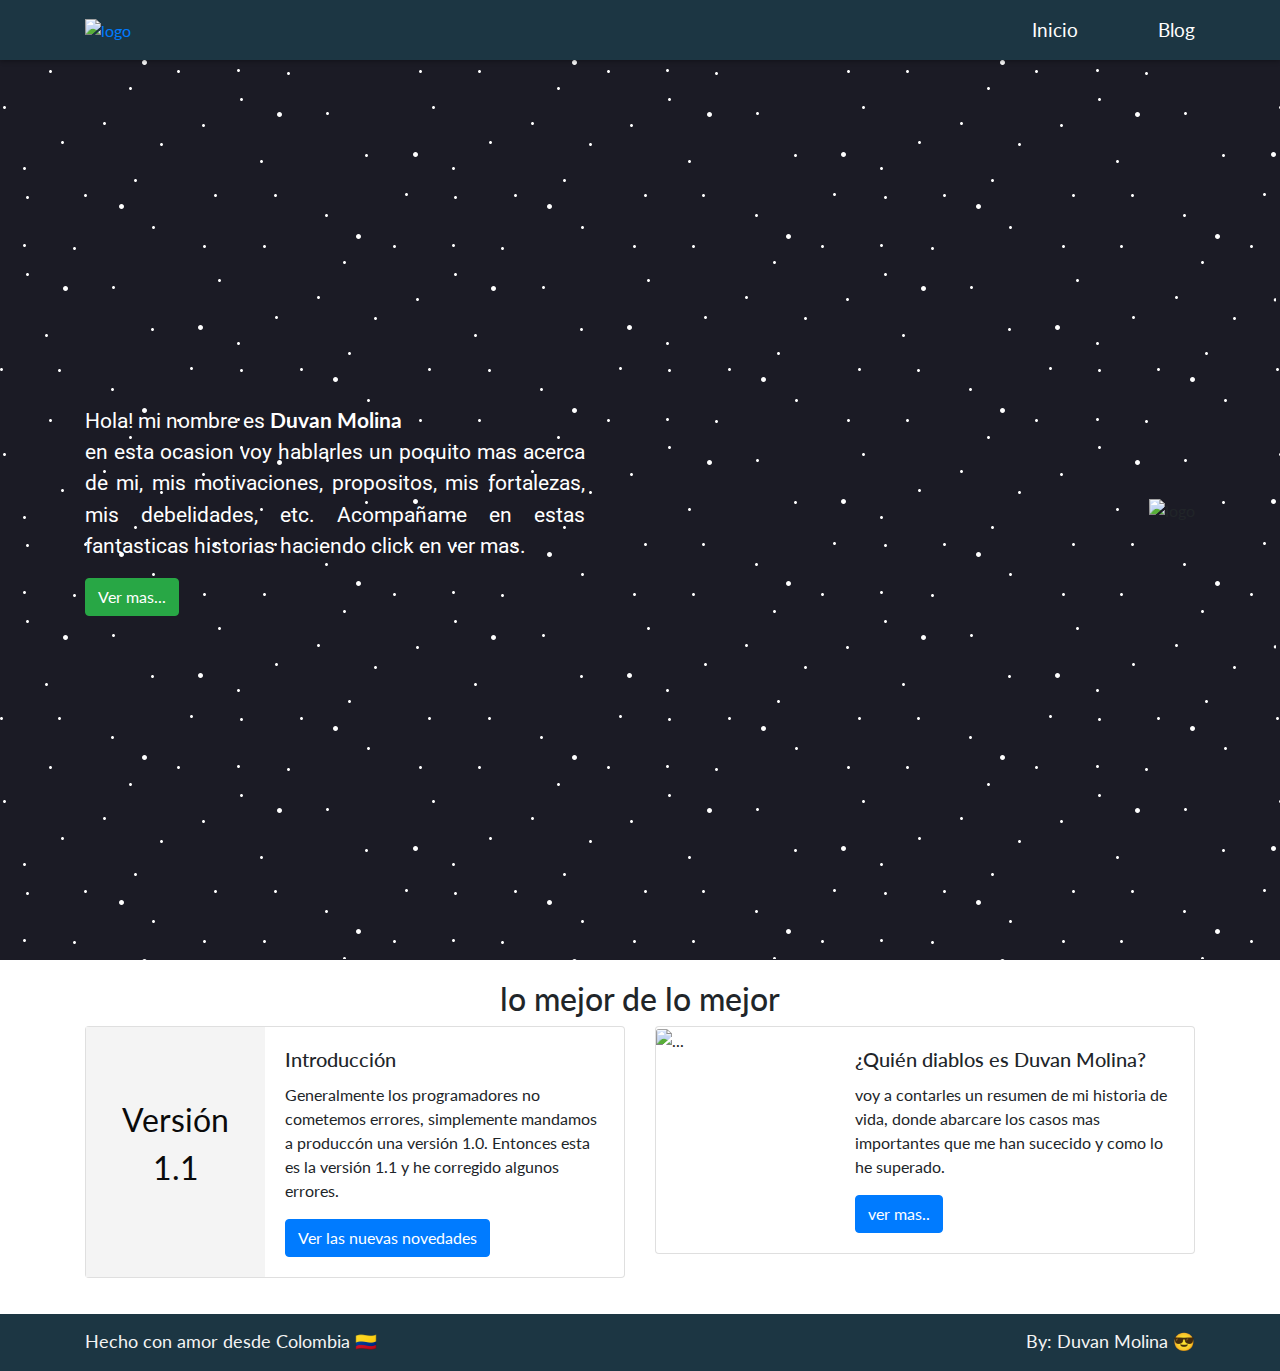
==== commit 97c8162a: "master beta Merge branch 'develop'" ====
--- a/index.html
+++ b/index.html
@@ -6,22 +6,23 @@
   <meta name="viewport" content="width=device-width, initial-scale=1.0, maximum-scale=1.0, user-scalable=0">
   <meta http-equiv="X-UA-Compatible" content="ie=edge">
   <script src="https://kit.fontawesome.com/9278b0bf88.js" crossorigin="anonymous"></script>
+  <script src="js/smooth-scroll.polyfills.min.js"></script>
   <link rel="stylesheet" href="https://stackpath.bootstrapcdn.com/bootstrap/4.4.1/css/bootstrap.min.css" integrity="sha384-Vkoo8x4CGsO3+Hhxv8T/Q5PaXtkKtu6ug5TOeNV6gBiFeWPGFN9MuhOf23Q9Ifjh" crossorigin="anonymous">
-  <link rel="stylesheet" href="css/style.css">
+  <link rel="stylesheet" href="./css/style.css">
   <title>Home</title>
 </head>
 <body>
-  <header class="Header">
+  <header class="Header" data-scroll-header>
     <div class="Header-ocultar">
-      <a href="index.html"><img src="images/logo.png" alt="logo"></a>
+      <a href="#"><img src="images/logo.png" alt="logo"></a>
       <i class="fas fa-align-justify" id="nav-barra"></i>
     </div>
     <div class="container contenedor">
-      <nav class="Header-nav" id="nav">
-          <a class="Header-nav-ocultar"href="index.html"><img src="images/logo.png" alt="logo"></a>
+      <nav class="Header-nav" id="nav" >
+          <a class="Header-nav-ocultar"href="#"><img src="images/logo.png" alt="logo"></a>
         <ul>
-          <li><a onclick="remove()" href="#">Inicio</a></li>
-          <li><a onclick="remove()" href="#blog">Blog</a></li>
+          <li><a onclick="remove()" href="#"><i class="fas fa-home"></i>Inicio</a></li>
+          <li><a onclick="remove()" href="#blog"><i class="fas fa-code"></i>Blog</a></li>
         </ul>
       </nav>
     </div>
@@ -30,7 +31,7 @@
     <div class="Hero-contenedor container">
       <div class="Hero-info">
         <p>Hola! mi nombre es <span>duvan molina</span> <br>en esta ocasion voy hablarles un poquito mas acerca de mi, mis motivaciones, propositos, mis fortalezas, mis debelidades, etc. Acompañame en estas fantasticas historias haciendo click en ver mas.</p>
-        <a class=" btn btn-success"href="/">Ver mas...</a>
+        <a class=" btn btn-success" href="#blog">Ver mas...</a>
       </div>
       <div class="Hero-img">
         <img src="images/astronautas.png" alt="logo">
@@ -126,13 +127,6 @@
     </div>
   </div>
 </div>
-  <footer class="Footer">
-    <div class="container Footer-container">
-      <p>Hecho con amor desde Colombia 🇨🇴</p>
-      <p>By: Duvan Molina 😎</p>
-    </div>
-  </footer>
-
   <!-- fin de la seccion -->
   <script src="https://code.jquery.com/jquery-3.4.1.slim.min.js" integrity="sha384-J6qa4849blE2+poT4WnyKhv5vZF5SrPo0iEjwBvKU7imGFAV0wwj1yYfoRSJoZ+n" crossorigin="anonymous"></script>
   <script src="https://cdn.jsdelivr.net/npm/popper.js@1.16.0/dist/umd/popper.min.js" integrity="sha384-Q6E9RHvbIyZFJoft+2mJbHaEWldlvI9IOYy5n3zV9zzTtmI3UksdQRVvoxMfooAo" crossorigin="anonymous"></script>
--- a/css/style.css
+++ b/css/style.css
@@ -34,15 +34,22 @@
   align-items: center;
 }
 .Header-nav ul {
-  width: 10%;
+  width: 15%;
   margin: initial;
   display: flex;
   justify-content: space-between;
+}
+.Header-nav i {
+  margin-right: 3px;
+  font-size: .9em;
 }
 
 .Header-nav ul li a{
   font-size: 1.2rem;
   color: #fff;
+}
+.Header-nav li a:hover {
+  color: rgb(238, 234, 234);
 }
 
 /* seccion del hero */
@@ -51,7 +58,7 @@
   position: relative;
   top: 60px;
   background-image: url('../images/stars.svg');
-  height: 91vh;
+  height: 100vh;
   background-color: #1B1B25;
 }
 
@@ -91,7 +98,7 @@
 .tarjetas {
   position: relative;
   top: 60px;
-  margin: 20px;
+  margin: 20px 0;
 }
 
 h2 {
@@ -119,8 +126,7 @@
   position: relative;
   top: 60px;
   display: flex;
-  padding: 10px 0;
-  height: 60px;
+  padding: 15px 0;
   background-color: #1C3643;
 }
 .Footer-container {
@@ -130,6 +136,7 @@
   display: flex;
 }
 .Footer-container p {
+  font-size: 1.1em;
   margin: initial;
 }
 /* parte responsive */
@@ -176,12 +183,28 @@
     left: 0;
   }
   .Header-nav ul {
-    height: 100vw;
+    height: 50%;
+    display: flex;
+    flex-direction: column;
+    justify-content: center;
     align-items: center;
-    justify-content: center;
-    flex-direction: column;
-    width: 80%;
-    margin: auto;
+    width: 100%;
+  }
+  .Header-nav ul li{
+    border-top: 1px solid rgb(35, 75, 95);
+    width: 100%;
+    text-align: center;
+  }
+  .Header-nav ul li a {
+    padding: 10px;
+    width: 100%;
+    display: block;
+  }
+  .Header-nav ul li a:hover{
+    display: block;
+    width: 100%;
+    background-color: rgb(35, 75, 95);
+    color:rgb(20, 9, 9);
   }
 @media screen and (max-width: 450px){
   .Footer-container {
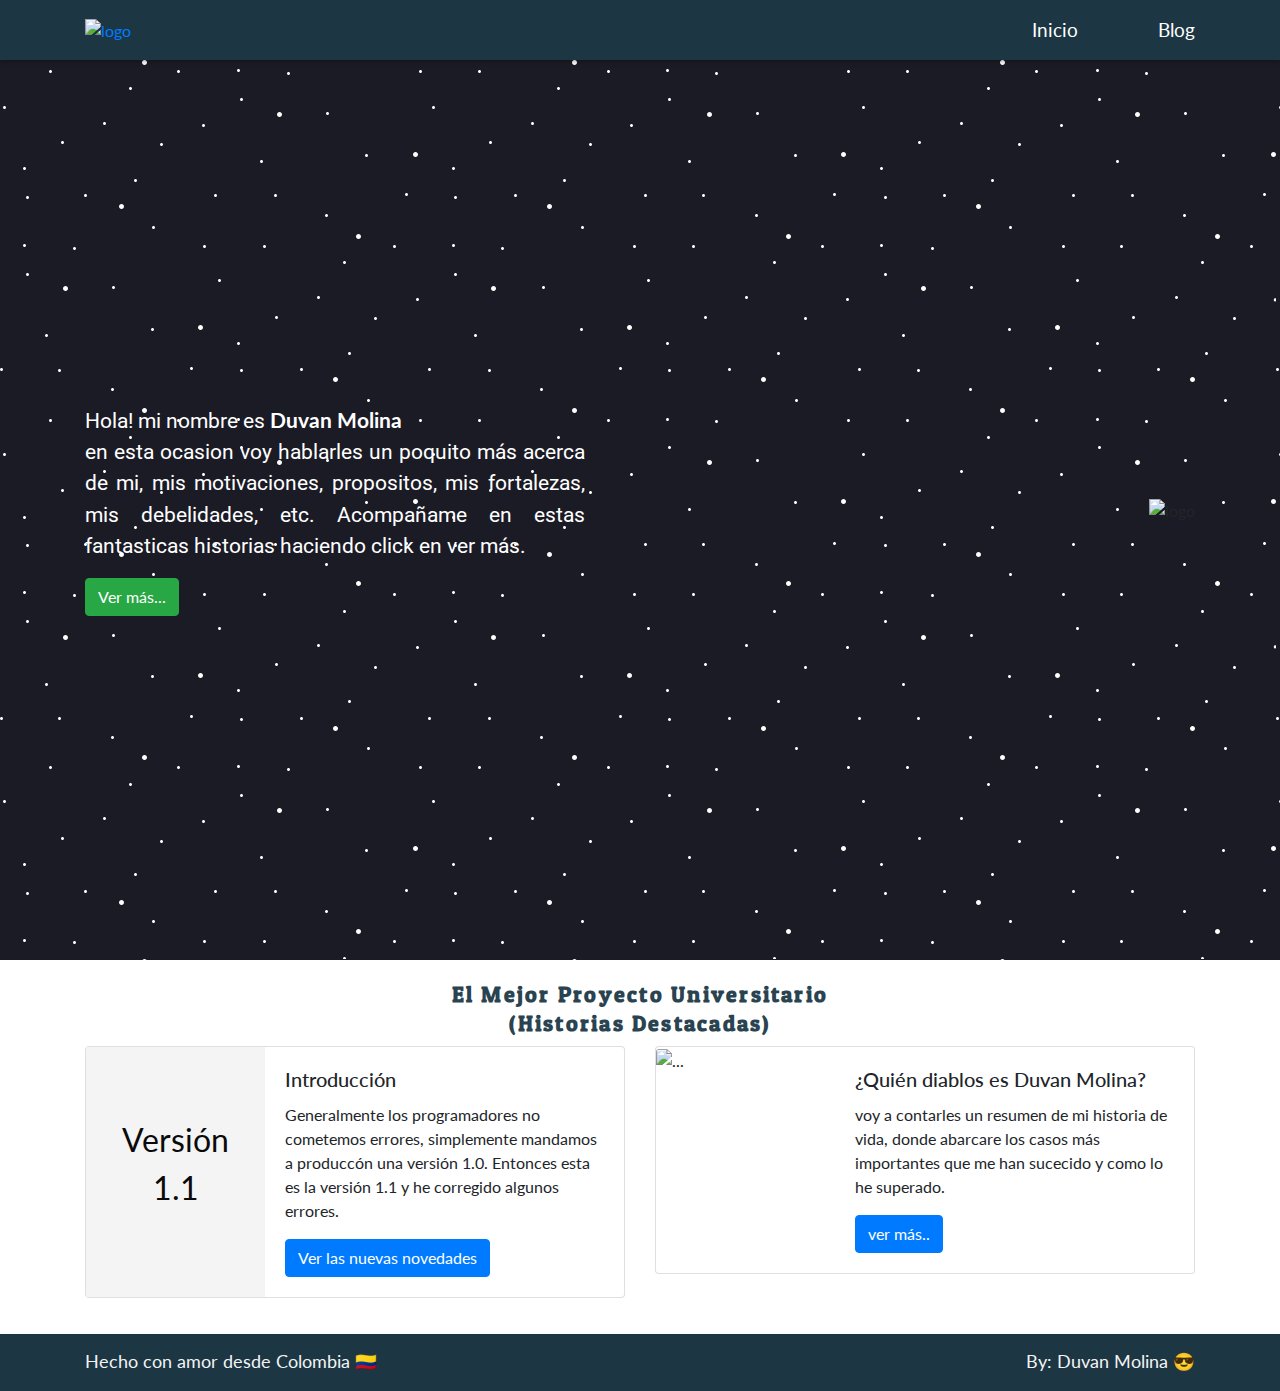
==== commit 2e1f0597: "primera tarjeta terminada" ====
--- a/index.html
+++ b/index.html
@@ -8,7 +8,7 @@
   <script src="https://kit.fontawesome.com/9278b0bf88.js" crossorigin="anonymous"></script>
   <script src="js/smooth-scroll.polyfills.min.js"></script>
   <link rel="stylesheet" href="https://stackpath.bootstrapcdn.com/bootstrap/4.4.1/css/bootstrap.min.css" integrity="sha384-Vkoo8x4CGsO3+Hhxv8T/Q5PaXtkKtu6ug5TOeNV6gBiFeWPGFN9MuhOf23Q9Ifjh" crossorigin="anonymous">
-  <link rel="stylesheet" href="./css/style.css">
+  <link rel="stylesheet" href="css/style.css">
   <title>Home</title>
 </head>
 <body>
@@ -30,8 +30,8 @@
   <section class="Hero">
     <div class="Hero-contenedor container">
       <div class="Hero-info">
-        <p>Hola! mi nombre es <span>duvan molina</span> <br>en esta ocasion voy hablarles un poquito mas acerca de mi, mis motivaciones, propositos, mis fortalezas, mis debelidades, etc. Acompañame en estas fantasticas historias haciendo click en ver mas.</p>
-        <a class=" btn btn-success" href="#blog">Ver mas...</a>
+        <p>Hola! mi nombre es <span>duvan molina</span> <br>en esta ocasion voy hablarles un poquito más acerca de mi, mis motivaciones, propositos, mis fortalezas, mis debelidades, etc. Acompañame en estas fantasticas historias haciendo click en ver más.</p>
+        <a class=" btn btn-success" href="#blog">Ver más...</a>
       </div>
       <div class="Hero-img">
         <img src="images/astronautas.png" alt="logo">
@@ -40,7 +40,7 @@
   </section>
   <section class="tarjetas" id="blog">
     <div class="container">
-      <h2>lo mejor de lo mejor</h2>
+      <h2 class="tarjetas-titulo">el mejor proyecto universitario <br>(historias destacadas)</h2>
       <div class="tarjetas-items row">
         <div class="tarjetas-item col-md-6">
           <div class="card mb-3" style="max-width: 540px;">
@@ -69,9 +69,9 @@
               <div class="col-md-8">
                 <div class="card-body">
                   <h5 class="card-title">¿Quién diablos es Duvan Molina?</h5>
-                  <p class="card-text">voy a contarles un resumen de mi historia de vida, donde abarcare los casos mas importantes que me han sucecido y como lo he superado.</p>
+                  <p class="card-text">voy a contarles un resumen de mi historia de vida, donde abarcare los casos más importantes que me han sucecido y como lo he superado.</p>
                   <button type="button" class="btn btn-primary" data-toggle="modal" data-target="#exampleModalScrollable">
-                    ver mas..
+                    ver más..
                   </button>
                 </div>
               </div>
@@ -113,13 +113,39 @@
   <div class="modal-dialog modal-dialog-scrollable" role="document">
     <div class="modal-content">
       <div class="modal-header">
-        <h5 class="modal-title" id="exampleModalScrollableTitle">Modal title</h5>
+        <h5 class="modal-title" id="exampleModalScrollableTitle">Los Rockstars de hoy en día</h5>
         <button type="button" class="close" data-dismiss="modal" aria-label="Close">
           <span aria-hidden="true">&times;</span>
         </button>
       </div>
       <div class="modal-body">
-        hola mundo
+        <h3>Bienvenidos a la versión 1.1</h3>
+        <p class="parrafo-tarjetas">
+          ¿Los desarrolladores cometen errores? <br>
+          para nada estabamos en una version de pruebas,
+          aqui una versión donde sigue siendo de pruebas jajaja pero es más amigable para el usuario, más dinamica y más expresiva.
+          <div class="tarjeta-div">
+            <iframe src="https://giphy.com/embed/hSd5DsgKFgs2D88V0Q" width="480" height="270" frameBorder="0" class="giphy-embed" allowFullScreen></iframe>
+          </div>
+          <ul>
+            <li>
+              <h3>La primera y quizás la más importante</h3>
+              <p>Si les soy sincero el primer diseño que había desarrollado era un asco jajaja (lo sè, lo hice en 15 minutos y del afán de mandar el trabajo salio un poquito mal). Pero la idea de este blog es mejorar y no quedarme estancado, así que le invertí tiempo a este blog e hice un diseño más amigable, con animaciones y para mí gusto esta quedando bastante bien ¿o no?.</p>
+            </li>
+            <li>
+              <h3>La segunda, un verdadero reto</h3>
+              <p>
+                Este blog es totalmente responsive design (perdón por el spanglish jajaj pero me niego a decirle diseño responsivo). esta tecnica de responsive desing consiste en adptar la página a cualquier tipo de pantalla. si me querida profesora, yo como buen estudiante que soy y porque la apreció (y no esto lamboniando) para que ya no tenga que conectarse desde el computador para ver mi trabajo. Ya lo puede ver directamente desde el celular ¿Fantástico no?
+              </p>
+            </li>
+            <li>
+              <h3>La tercera, corrigiendo errores de readaccion y ortografia</h3>
+              <p>
+                Gracias a este trabajo, estoy aprendiendo a escribir y a leer como debe de ser, estoy intentando hacer lo mejor para mejorar la calidad al expresarme y que le gusten lo que estoy escribiendo para poder ganar su atencion y no se aburran de mis textos.
+              </p>
+            </li>
+          </ul>
+        </p>
       </div>
       <div class="modal-footer">
         <button type="button" class="btn btn-secondary" data-dismiss="modal">Close</button>
--- a/css/style.css
+++ b/css/style.css
@@ -1,8 +1,8 @@
+@import url('https://fonts.googleapis.com/css?family=Patua+One&display=swap');
 *{
   margin: 0;
   padding: 0;
   box-sizing: border-box;
-  list-style: none;
   font-family: 'Lato', sans-serif;
 }
 
@@ -35,6 +35,7 @@
 }
 .Header-nav ul {
   width: 15%;
+  list-style: none;
   margin: initial;
   display: flex;
   justify-content: space-between;
@@ -98,13 +99,43 @@
 .tarjetas {
   position: relative;
   top: 60px;
-  margin: 20px 0;
-}
-
-h2 {
+  padding: 20px 0;
+}
+
+.tarjetas-titulo {
+  text-transform: capitalize;
+  font-weight: 900;
+  line-height: 1.3em;
+  letter-spacing: .1em;
+  font-size: 1.4em;
+  color: rgb(42, 67, 80);
   text-align: center;
-}
-
+  font-family: 'Patua One', cursive;
+}
+.parrafo-tarjetas {
+  margin: initial;
+}
+.tarjeta-div {
+  width: 100%;
+  display: flex;
+  justify-content: center;
+}
+iframe {
+  width: 100%;
+}
+.modal-body {
+  padding: 0 2rem;
+}
+.modal-body  ul {
+  padding: 0 17px;
+}
+ul li h3 {
+  font-weight: bold;
+  font-size: 1.4em;
+}
+ul li p {
+  text-align: justify;
+}
 .version {
   display: flex;
   align-items: center;
